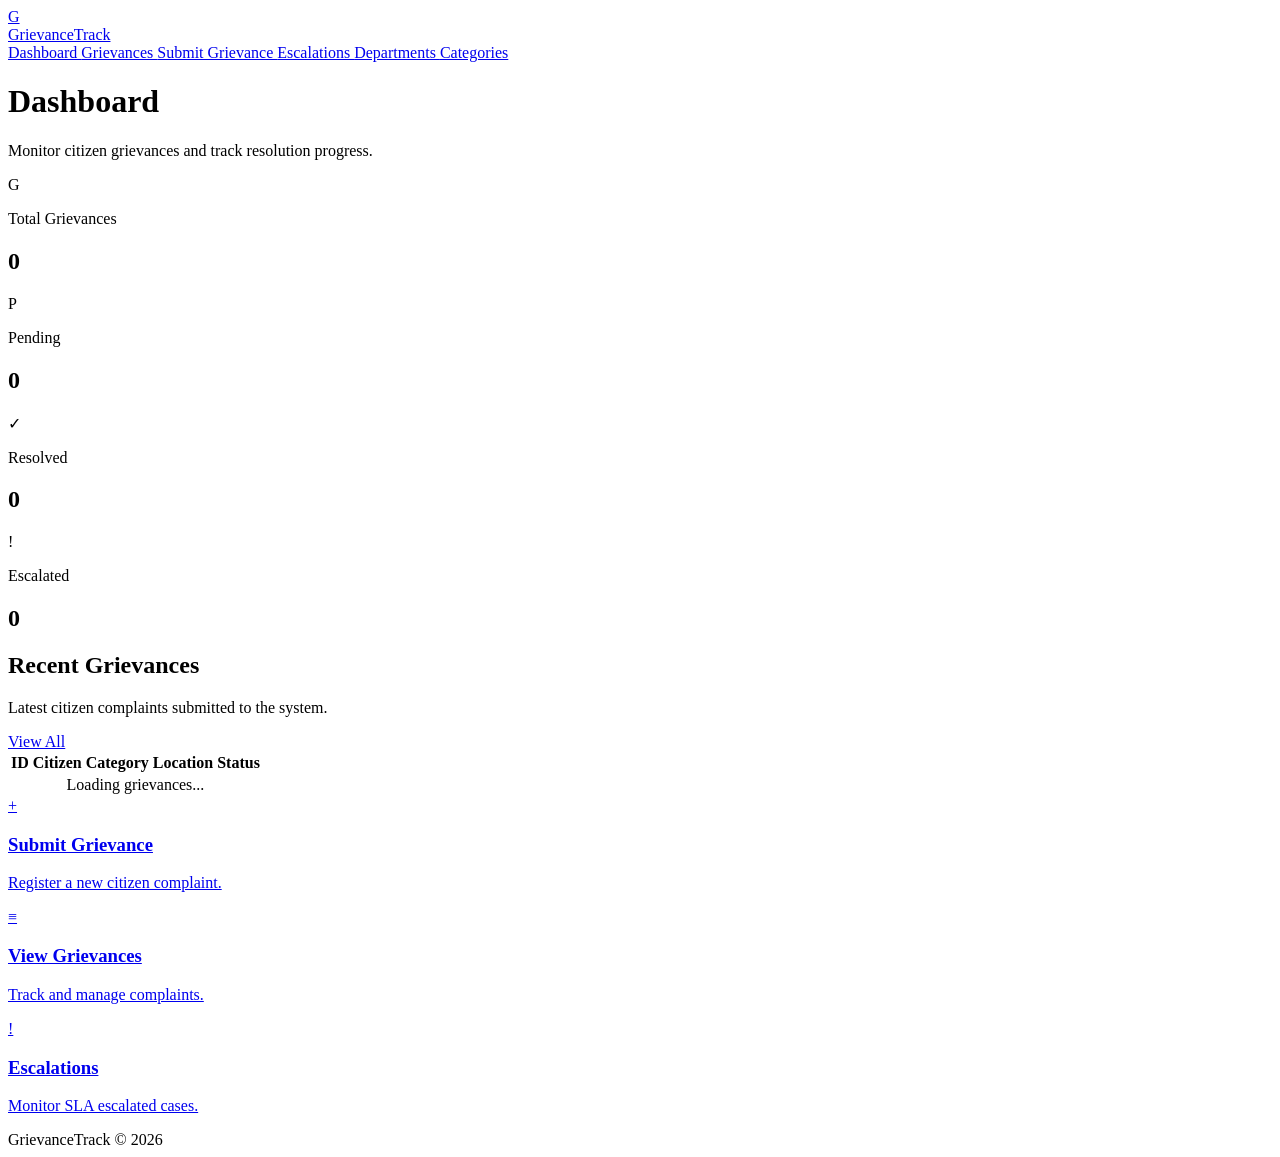
==== src/main/resources/static/index.html @ 84547930 "Initial commit - GrievanceTrack" ====
<!DOCTYPE html>
<html lang="en">

<head>

    <meta charset="UTF-8">

    <meta name="viewport"
          content="width=device-width, initial-scale=1.0">

    <title>GrievanceTrack - Dashboard</title>

    <!-- Common CSS -->
    <link rel="stylesheet"
          href="/css/style.css">

</head>


<body>


<!-- ============================================================
     NAVBAR
============================================================ -->

<nav class="navbar">

    <a href="/index.html"
       class="brand">

        <div class="brand-icon">
            G
        </div>

        <span class="brand-text">
            GrievanceTrack
        </span>

    </a>


    <div class="nav-links">

        <a href="/index.html"
           class="active">
            Dashboard
        </a>

        <a href="/grievances.html">
            Grievances
        </a>

        <a href="/submit.html">
            Submit Grievance
        </a>

        <a href="/escalations.html">
            Escalations
        </a>

        <a href="/departments.html">
            Departments
        </a>

        <a href="/categories.html">
            Categories
        </a>

    </div>

</nav>



<!-- ============================================================
     MAIN CONTENT
============================================================ -->

<main class="main-container">


    <!-- PAGE HEADER -->

    <div class="page-header">

        <h1>
            Dashboard
        </h1>

        <p>
            Monitor citizen grievances and track resolution progress.
        </p>

    </div>



    <!-- ========================================================
         STAT CARDS
    ========================================================= -->

    <div class="dashboard-grid">


        <!-- TOTAL -->

        <div class="stat-card">

            <div class="stat-icon blue">
                G
            </div>

            <div>

                <p>
                    Total Grievances
                </p>

                <h2 id="totalGrievances">
                    0
                </h2>

            </div>

        </div>



        <!-- PENDING -->

        <div class="stat-card">

            <div class="stat-icon orange">
                P
            </div>

            <div>

                <p>
                    Pending
                </p>

                <h2 id="pendingGrievances">
                    0
                </h2>

            </div>

        </div>



        <!-- RESOLVED -->

        <div class="stat-card">

            <div class="stat-icon green">
                ✓
            </div>

            <div>

                <p>
                    Resolved
                </p>

                <h2 id="resolvedGrievances">
                    0
                </h2>

            </div>

        </div>



        <!-- ESCALATED -->

        <div class="stat-card">

            <div class="stat-icon red">
                !
            </div>

            <div>

                <p>
                    Escalated
                </p>

                <h2 id="escalatedGrievances">
                    0
                </h2>

            </div>

        </div>

    </div>



    <!-- ========================================================
         RECENT GRIEVANCES
    ========================================================= -->

    <div class="card dashboard-section">


        <div class="section-header">

            <div>

                <h2 class="card-title">
                    Recent Grievances
                </h2>

                <p class="section-description">
                    Latest citizen complaints submitted to the system.
                </p>

            </div>


            <a href="/grievances.html"
               class="btn btn-secondary">

                View All

            </a>

        </div>



        <!-- TABLE -->

        <div class="table-wrapper">

            <table>

                <thead>

                <tr>

                    <th>
                        ID
                    </th>

                    <th>
                        Citizen
                    </th>

                    <th>
                        Category
                    </th>

                    <th>
                        Location
                    </th>

                    <th>
                        Status
                    </th>

                </tr>

                </thead>


                <tbody id="recentGrievances">

                <tr>

                    <td colspan="5"
                        style="text-align: center;">

                        Loading grievances...

                    </td>

                </tr>

                </tbody>

            </table>

        </div>

    </div>



    <!-- ========================================================
         QUICK ACTIONS
    ========================================================= -->

    <div class="quick-actions">


        <!-- SUBMIT -->

        <a href="/submit.html"
           class="action-card">

            <div class="action-icon">
                +
            </div>

            <div>

                <h3>
                    Submit Grievance
                </h3>

                <p>
                    Register a new citizen complaint.
                </p>

            </div>

        </a>



        <!-- VIEW -->

        <a href="/grievances.html"
           class="action-card">

            <div class="action-icon">
                ≡
            </div>

            <div>

                <h3>
                    View Grievances
                </h3>

                <p>
                    Track and manage complaints.
                </p>

            </div>

        </a>



        <!-- ESCALATIONS -->

        <a href="/escalations.html"
           class="action-card">

            <div class="action-icon">
                !
            </div>

            <div>

                <h3>
                    Escalations
                </h3>

                <p>
                    Monitor SLA escalated cases.
                </p>

            </div>

        </a>

    </div>


</main>



<!-- ============================================================
     FOOTER
============================================================ -->

<footer class="footer">

    GrievanceTrack © 2026

</footer>



<!-- ============================================================
     DASHBOARD JAVASCRIPT
============================================================ -->

<script src="/js/dashboard.js"></script>


</body>

</html>
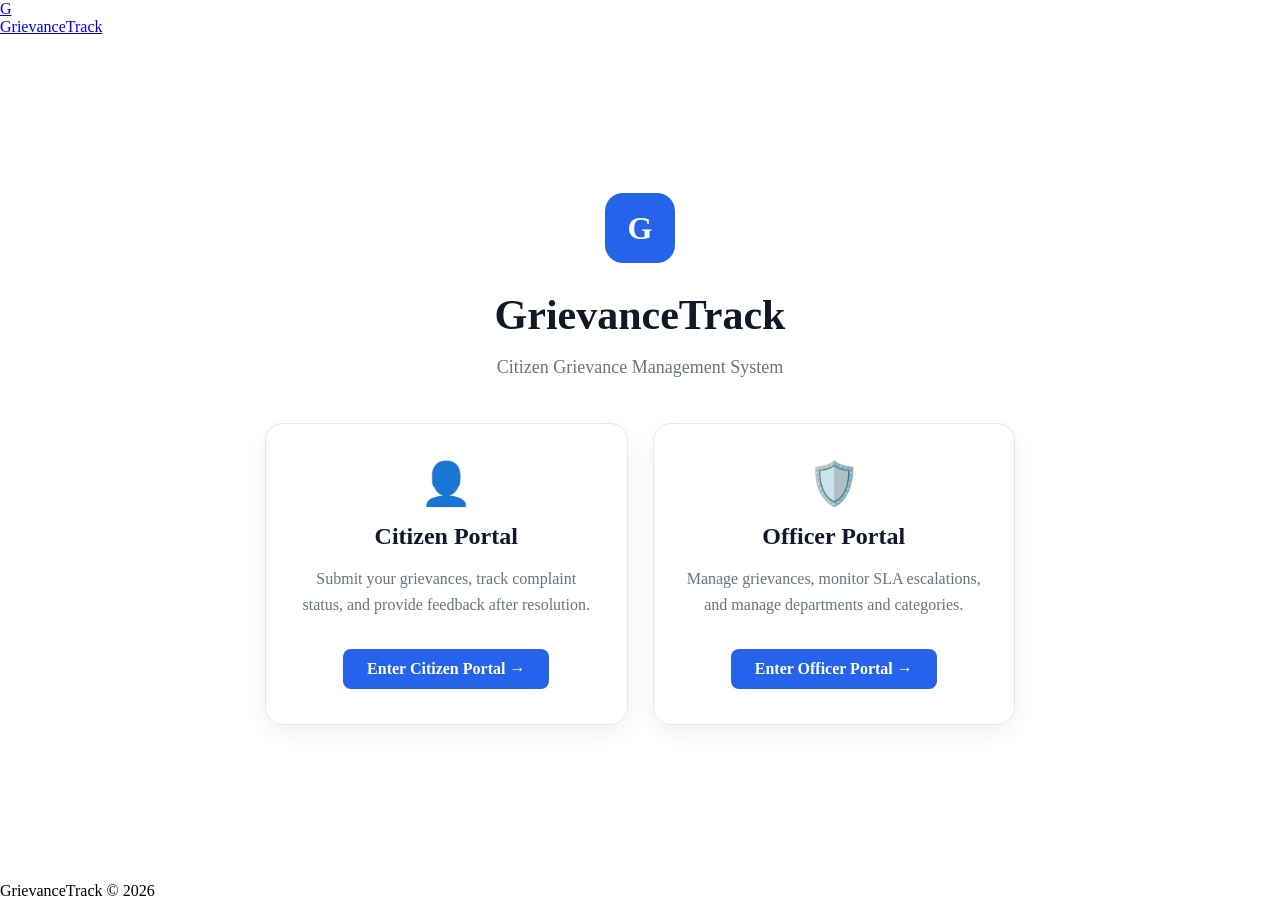
==== commit 76251009: "Added citizen and officer portals" ====
--- a/src/main/resources/static/index.html
+++ b/src/main/resources/static/index.html
@@ -2,33 +2,127 @@
 <html lang="en">
 
 <head>
-
     <meta charset="UTF-8">
-
-    <meta name="viewport"
-          content="width=device-width, initial-scale=1.0">
-
-    <title>GrievanceTrack - Dashboard</title>
-
-    <!-- Common CSS -->
-    <link rel="stylesheet"
-          href="/css/style.css">
-
+    <meta name="viewport" content="width=device-width, initial-scale=1.0">
+
+    <title>GrievanceTrack</title>
+
+    <link rel="stylesheet" href="/css/style.css">
+
+    <style>
+        body {
+            margin: 0;
+            min-height: 100vh;
+            display: flex;
+            flex-direction: column;
+        }
+
+        .landing {
+            flex: 1;
+            display: flex;
+            align-items: center;
+            justify-content: center;
+            padding: 50px 20px;
+        }
+
+        .landing-container {
+            width: 100%;
+            max-width: 950px;
+            text-align: center;
+        }
+
+        .landing-icon {
+            width: 70px;
+            height: 70px;
+            margin: 0 auto 20px;
+            border-radius: 18px;
+            background: #2563eb;
+            color: white;
+            display: flex;
+            align-items: center;
+            justify-content: center;
+            font-size: 32px;
+            font-weight: 700;
+        }
+
+        .landing h1 {
+            font-size: 42px;
+            margin-bottom: 10px;
+            color: #111827;
+        }
+
+        .landing-subtitle {
+            font-size: 18px;
+            color: #6b7280;
+            margin-bottom: 45px;
+        }
+
+        .portal-grid {
+            display: grid;
+            grid-template-columns: repeat(2, 1fr);
+            gap: 25px;
+            max-width: 750px;
+            margin: auto;
+        }
+
+        .portal-card {
+            background: white;
+            border: 1px solid #e5e7eb;
+            border-radius: 18px;
+            padding: 35px 30px;
+            text-decoration: none;
+            color: inherit;
+            box-shadow: 0 8px 25px rgba(0, 0, 0, 0.06);
+            transition: 0.25s;
+        }
+
+        .portal-card:hover {
+            transform: translateY(-5px);
+            box-shadow: 0 15px 35px rgba(0, 0, 0, 0.10);
+        }
+
+        .portal-icon {
+            font-size: 42px;
+            margin-bottom: 15px;
+        }
+
+        .portal-card h2 {
+            margin: 10px 0;
+            color: #111827;
+        }
+
+        .portal-card p {
+            color: #6b7280;
+            line-height: 1.6;
+        }
+
+        .portal-button {
+            display: inline-block;
+            margin-top: 15px;
+            padding: 11px 24px;
+            border-radius: 8px;
+            background: #2563eb;
+            color: white;
+            font-weight: 600;
+        }
+
+        @media (max-width: 700px) {
+            .portal-grid {
+                grid-template-columns: 1fr;
+            }
+
+            .landing h1 {
+                font-size: 32px;
+            }
+        }
+    </style>
 </head>
 
-
 <body>
 
-
-<!-- ============================================================
-     NAVBAR
-============================================================ -->
-
 <nav class="navbar">
 
-    <a href="/index.html"
-       class="brand">
-
+    <a href="/" class="brand">
         <div class="brand-icon">
             G
         </div>
@@ -36,368 +130,82 @@
         <span class="brand-text">
             GrievanceTrack
         </span>
-
     </a>
 
-
-    <div class="nav-links">
-
-        <a href="/index.html"
-           class="active">
-            Dashboard
-        </a>
-
-        <a href="/grievances.html">
-            Grievances
-        </a>
-
-        <a href="/submit.html">
-            Submit Grievance
-        </a>
-
-        <a href="/escalations.html">
-            Escalations
-        </a>
-
-        <a href="/departments.html">
-            Departments
-        </a>
-
-        <a href="/categories.html">
-            Categories
-        </a>
+</nav>
+
+
+<main class="landing">
+
+    <div class="landing-container">
+
+        <div class="landing-icon">
+            G
+        </div>
+
+        <h1>GrievanceTrack</h1>
+
+        <p class="landing-subtitle">
+            Citizen Grievance Management System
+        </p>
+
+
+        <div class="portal-grid">
+
+            <!-- Citizen Portal -->
+
+            <a href="/citizen/index.html" class="portal-card">
+
+                <div class="portal-icon">
+                    👤
+                </div>
+
+                <h2>Citizen Portal</h2>
+
+                <p>
+                    Submit your grievances, track complaint status,
+                    and provide feedback after resolution.
+                </p>
+
+                <span class="portal-button">
+                    Enter Citizen Portal →
+                </span>
+
+            </a>
+
+
+            <!-- Officer Portal -->
+
+            <a href="/officer/index.html" class="portal-card">
+
+                <div class="portal-icon">
+                    🛡️
+                </div>
+
+                <h2>Officer Portal</h2>
+
+                <p>
+                    Manage grievances, monitor SLA escalations,
+                    and manage departments and categories.
+                </p>
+
+                <span class="portal-button">
+                    Enter Officer Portal →
+                </span>
+
+            </a>
+
+        </div>
 
     </div>
 
-</nav>
-
-
-
-<!-- ============================================================
-     MAIN CONTENT
-============================================================ -->
-
-<main class="main-container">
-
-
-    <!-- PAGE HEADER -->
-
-    <div class="page-header">
-
-        <h1>
-            Dashboard
-        </h1>
-
-        <p>
-            Monitor citizen grievances and track resolution progress.
-        </p>
-
-    </div>
-
-
-
-    <!-- ========================================================
-         STAT CARDS
-    ========================================================= -->
-
-    <div class="dashboard-grid">
-
-
-        <!-- TOTAL -->
-
-        <div class="stat-card">
-
-            <div class="stat-icon blue">
-                G
-            </div>
-
-            <div>
-
-                <p>
-                    Total Grievances
-                </p>
-
-                <h2 id="totalGrievances">
-                    0
-                </h2>
-
-            </div>
-
-        </div>
-
-
-
-        <!-- PENDING -->
-
-        <div class="stat-card">
-
-            <div class="stat-icon orange">
-                P
-            </div>
-
-            <div>
-
-                <p>
-                    Pending
-                </p>
-
-                <h2 id="pendingGrievances">
-                    0
-                </h2>
-
-            </div>
-
-        </div>
-
-
-
-        <!-- RESOLVED -->
-
-        <div class="stat-card">
-
-            <div class="stat-icon green">
-                ✓
-            </div>
-
-            <div>
-
-                <p>
-                    Resolved
-                </p>
-
-                <h2 id="resolvedGrievances">
-                    0
-                </h2>
-
-            </div>
-
-        </div>
-
-
-
-        <!-- ESCALATED -->
-
-        <div class="stat-card">
-
-            <div class="stat-icon red">
-                !
-            </div>
-
-            <div>
-
-                <p>
-                    Escalated
-                </p>
-
-                <h2 id="escalatedGrievances">
-                    0
-                </h2>
-
-            </div>
-
-        </div>
-
-    </div>
-
-
-
-    <!-- ========================================================
-         RECENT GRIEVANCES
-    ========================================================= -->
-
-    <div class="card dashboard-section">
-
-
-        <div class="section-header">
-
-            <div>
-
-                <h2 class="card-title">
-                    Recent Grievances
-                </h2>
-
-                <p class="section-description">
-                    Latest citizen complaints submitted to the system.
-                </p>
-
-            </div>
-
-
-            <a href="/grievances.html"
-               class="btn btn-secondary">
-
-                View All
-
-            </a>
-
-        </div>
-
-
-
-        <!-- TABLE -->
-
-        <div class="table-wrapper">
-
-            <table>
-
-                <thead>
-
-                <tr>
-
-                    <th>
-                        ID
-                    </th>
-
-                    <th>
-                        Citizen
-                    </th>
-
-                    <th>
-                        Category
-                    </th>
-
-                    <th>
-                        Location
-                    </th>
-
-                    <th>
-                        Status
-                    </th>
-
-                </tr>
-
-                </thead>
-
-
-                <tbody id="recentGrievances">
-
-                <tr>
-
-                    <td colspan="5"
-                        style="text-align: center;">
-
-                        Loading grievances...
-
-                    </td>
-
-                </tr>
-
-                </tbody>
-
-            </table>
-
-        </div>
-
-    </div>
-
-
-
-    <!-- ========================================================
-         QUICK ACTIONS
-    ========================================================= -->
-
-    <div class="quick-actions">
-
-
-        <!-- SUBMIT -->
-
-        <a href="/submit.html"
-           class="action-card">
-
-            <div class="action-icon">
-                +
-            </div>
-
-            <div>
-
-                <h3>
-                    Submit Grievance
-                </h3>
-
-                <p>
-                    Register a new citizen complaint.
-                </p>
-
-            </div>
-
-        </a>
-
-
-
-        <!-- VIEW -->
-
-        <a href="/grievances.html"
-           class="action-card">
-
-            <div class="action-icon">
-                ≡
-            </div>
-
-            <div>
-
-                <h3>
-                    View Grievances
-                </h3>
-
-                <p>
-                    Track and manage complaints.
-                </p>
-
-            </div>
-
-        </a>
-
-
-
-        <!-- ESCALATIONS -->
-
-        <a href="/escalations.html"
-           class="action-card">
-
-            <div class="action-icon">
-                !
-            </div>
-
-            <div>
-
-                <h3>
-                    Escalations
-                </h3>
-
-                <p>
-                    Monitor SLA escalated cases.
-                </p>
-
-            </div>
-
-        </a>
-
-    </div>
-
-
 </main>
 
 
-
-<!-- ============================================================
-     FOOTER
-============================================================ -->
-
 <footer class="footer">
-
     GrievanceTrack © 2026
-
 </footer>
 
-
-
-<!-- ============================================================
-     DASHBOARD JAVASCRIPT
-============================================================ -->
-
-<script src="/js/dashboard.js"></script>
-
-
 </body>
 
 </html>
